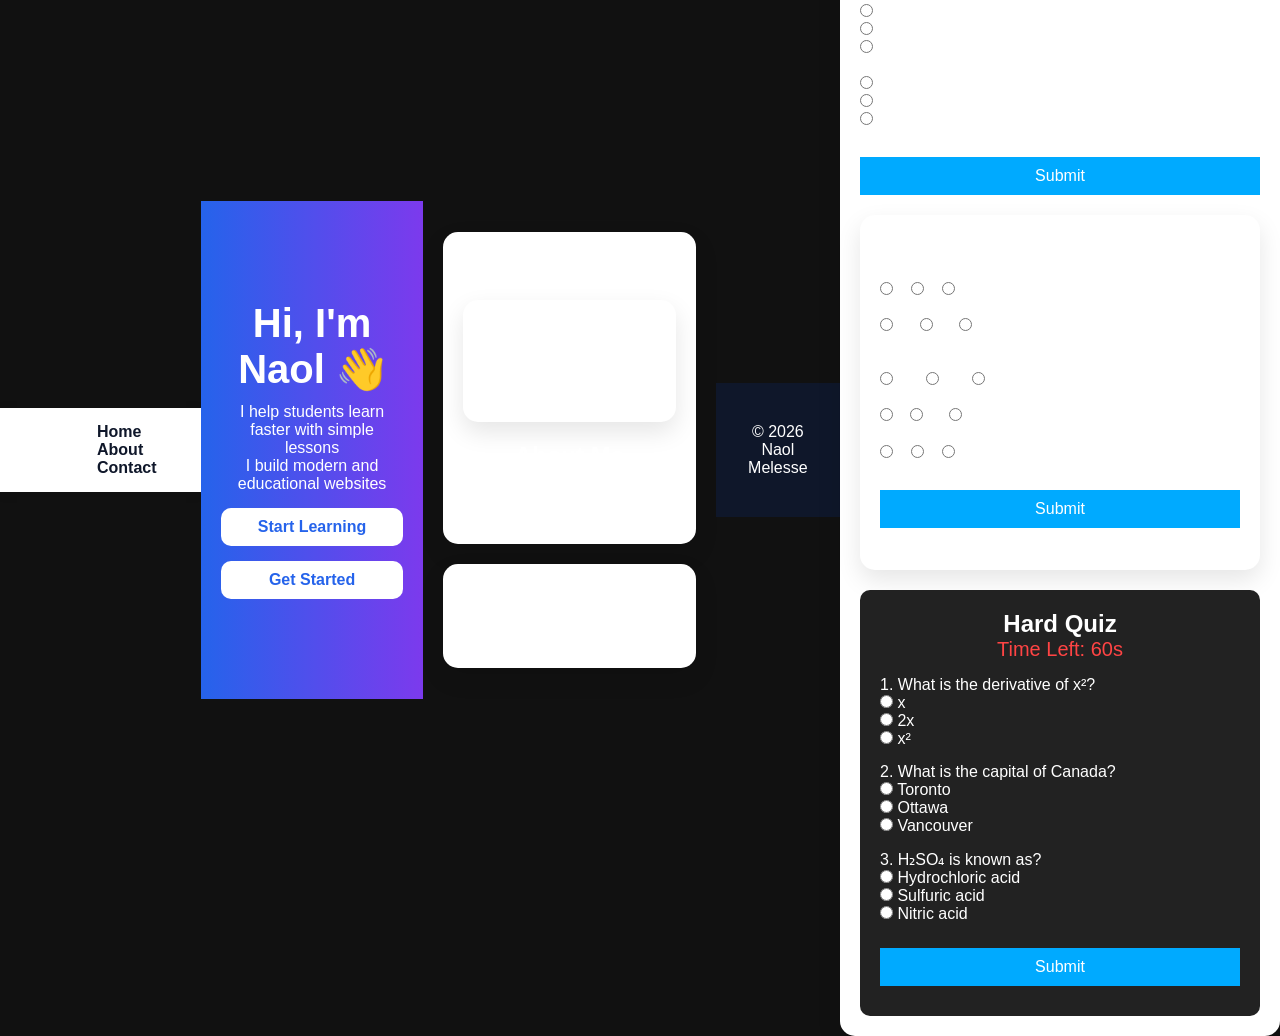
==== index.html @ fe40fe7b "Update index.html" ====
<!DOCTYPE html>
<html lang="en">
<head>
  <meta charset="UTF-8">
  <meta name="viewport" content="width=device-width, initial-scale=1.0">
  <title>Naol's Website</title>

  <!-- Link CSS -->
  <link rel="stylesheet" href="style.css">
</head>

<!-- NAVBAR -->
<nav>
  <h2>Naol</h2>
  <div>
    <a href="#">Home</a>
    <a href="#">About</a>
    <a href="#">Contact</a>
  </div>
</nav>
<section class="hero">
  <h1>Hi, I'm Naol 👋</h1>
  <p>I help students learn faster with simple lessons</p>
  <p>I build modern and educational websites</p>
   <button>Start Learning</button>
  <button>Get Started</button>
</section>

<!-- CONTENT -->
<section class="container">

  <div class="card">
    <h1>project</h1>
    <div class="card">
  <h2>My Projects</h2>
  <p>Quiz website, math lessons, and more coming soon.</p>
</div>
    <h2>About Me</h2>
    <p>I am a student creating simple and helpful learning content.</p>
  </div>

  <div class="card">
    <h2>What I Do</h2>
    <p>I create lessons, quizzes, and educational materials.</p>
  </div>

</section>

<!-- FOOTER -->
<footer>
  <p>© 2026 Naol Melesse</p>
</footer>
<script src="script.js"></script>
  <div class="card">
  <h2>Quick Quiz</h2>

  <form id="quizForm">

    <p>1. What is 5 + 3?</p>
    <label><input type="radio" name="q1" value="a"> 7</label><br>
    <label><input type="radio" name="q1" value="b"> 8</label><br>
    <label><input type="radio" name="q1" value="c"> 9</label>

    <p>2. What is 10 - 4?</p>
    <label><input type="radio" name="q2" value="a"> 6</label><br>
    <label><input type="radio" name="q2" value="b"> 5</label><br>
    <label><input type="radio" name="q2" value="c"> 7</label>

    <p>3. What is 3 × 2?</p>
    <label><input type="radio" name="q3" value="a"> 5</label><br>
    <label><input type="radio" name="q3" value="b"> 6</label><br>
    <label><input type="radio" name="q3" value="c"> 7</label>

    <br><br>
    <button type="button" onclick="checkQuiz()">Submit</button>

  </form>
<div class="card">
  <h2>Advanced Quiz</h2>

  <form id="quizForm">

    <p>1. If 2x + 3 = 11, what is x?</p>
    <label><input type="radio" name="q1" value="a"> 3</label>
    <label><input type="radio" name="q1" value="b"> 4</label>
    <label><input type="radio" name="q1" value="c"> 5</label>

    <p>2. What is the value of 5² + 3³?</p>
    <label><input type="radio" name="q2" value="a"> 34</label>
    <label><input type="radio" name="q2" value="b"> 52</label>
    <label><input type="radio" name="q2" value="c"> 38</label>

    <p>3. If a triangle has angles 90°, 45°, and x, what is x?</p>
    <label><input type="radio" name="q3" value="a"> 30°</label>
    <label><input type="radio" name="q3" value="b"> 45°</label>
    <label><input type="radio" name="q3" value="c"> 60°</label>

    <p>4. What is the derivative of x²?</p>
    <label><input type="radio" name="q4" value="a"> x</label>
    <label><input type="radio" name="q4" value="b"> 2x</label>
    <label><input type="radio" name="q4" value="c"> x²</label>

    <p>5. If log₁₀(100) = ?</p>
    <label><input type="radio" name="q5" value="a"> 1</label>
    <label><input type="radio" name="q5" value="b"> 2</label>
    <label><input type="radio" name="q5" value="c"> 10</label>

    <br><br>
    <button type="button" onclick="checkQuiz()">Submit</button>
<h3 id="timer">Time Left: 60s</h3>
  </form>
  <h3 id="result"></h3>
  <div id="answers"></div>

</div>
<script>
let timeLeft = 60;
let timer;

function startTimer() {
  const timerDisplay = document.getElementById("timer");

  timer = setInterval(() => {
    timeLeft--;
    timerDisplay.innerText = "Time Left: " + timeLeft + "s";

    if (timeLeft <= 0) {
      clearInterval(timer);
      timerDisplay.innerText = "Time is up! ⏰";
      checkQuiz(); // auto submit
    }
  }, 1000);
}
  
function checkQuiz() {
  clearInterval(timer);

  let score = 0;

  const answers = {
    q1: "b",
    q2: "b",
    q3: "b",
    q4: "b",
    q5: "b"
  };

  const form = document.getElementById("quizForm");
  const result = document.getElementById("result");

  for (let key in answers) {
  let selected = document.querySelector(`input[name="${key}"]:checked`);

    if (selected && selected.value === answers[key]) {
      score++;
    }
  }

  result.innerText = "Your Score: " + score + "/5";
}
</script>
    <body onload="startTimer()">
  <!DOCTYPE html>
<html lang="en">
<head>
<meta charset="UTF-8" />
<meta name="viewport" content="width=device-width, initial-scale=1.0" />
<title>Hard Quiz with Timer</title>
<style>
body {
  font-family: Arial, sans-serif;
  background: #111;
  color: #fff;
  display: flex;
  justify-content: center;
  align-items: center;
  height: 100vh;
}
.quiz-container {
  background: #222;
  padding: 20px;
  border-radius: 10px;
  width: 400px;
}
h2 { text-align: center; }
.timer {
  font-size: 20px;
  color: #ff4444;
  text-align: center;
  margin-bottom: 10px;
}
.question {
  margin: 15px 0;
}
button {
  width: 100%;
  padding: 10px;
  margin-top: 10px;
  background: #00aaff;
  border: none;
  color: white;
  font-size: 16px;
  cursor: pointer;
}
button:hover {
  background: #0088cc;
}
.result {
  text-align: center;
  font-size: 18px;
  margin-top: 10px;
}
.answers {
  margin-top: 10px;
  background: #333;
  padding: 10px;
  border-radius: 8px;
  display: none;
}
</style>
</head>
<body>

<div class="quiz-container">
  <h2>Hard Quiz</h2>
  <div class="timer">Time Left: <span id="time">60</span>s</div>

  <div id="quiz">
    <div class="question">
      <p>1. What is the derivative of x²?</p>
      <label><input type="radio" name="q1" value="a"> x</label><br>
      <label><input type="radio" name="q1" value="b"> 2x</label><br>
      <label><input type="radio" name="q1" value="c"> x²</label>
    </div>

    <div class="question">
      <p>2. What is the capital of Canada?</p>
      <label><input type="radio" name="q2" value="a"> Toronto</label><br>
      <label><input type="radio" name="q2" value="b"> Ottawa</label><br>
      <label><input type="radio" name="q2" value="c"> Vancouver</label>
    </div>

    <div class="question">
      <p>3. H₂SO₄ is known as?</p>
      <label><input type="radio" name="q3" value="a"> Hydrochloric acid</label><br>
      <label><input type="radio" name="q3" value="b"> Sulfuric acid</label><br>
      <label><input type="radio" name="q3" value="c"> Nitric acid</label>
    </div>

    <button onclick="submitQuiz()">Submit</button>
  </div>

  <div class="result" id="result"></div>

  <div class="answers" id="answers">
    <h3>Correct Answers</h3>
    <p>1. 2x</p>
    <p>2. Ottawa</p>
    <p>3. Sulfuric acid</p>
  </div>
</div>

<script>
let time = 60;
let timer = setInterval(function() {
  time--;
  document.getElementById('time').innerText = time;
  if (time <= 0) {
    clearInterval(timer);
    submitQuiz();
  }
}, 1000);

function submitQuiz() {
  let score = 0;

  if (document.querySelector('input[name="q1"]:checked')?.value === 'b') score++;
  if (document.querySelector('input[name="q2"]:checked')?.value === 'b') score++;
  if (document.querySelector('input[name="q3"]:checked')?.value === 'b') score++;

  document.getElementById('quiz').style.display = 'none';
  document.getElementById('result').innerHTML = `Your Score: ${score}/3`;

  document.getElementById('answers').style.display = 'block';

  clearInterval(timer);
}
</script>

</body>
</html>

</body>
</html>
---- style.css ----
/* RESET */
* {
  margin: 0;
  padding: 0;
  box-sizing: border-box;
  font-family: 'Segoe UI', sans-serif;
}

/* BODY */
body {
  background: #f8fafc;
  color: #0f172a;
}

/* NAVBAR */
nav {
  display: flex;
  justify-content: space-between;
  padding: 15px 30px;
  background: white;
  box-shadow: 0 2px 10px rgba(0,0,0,0.1);
}

nav a {
  margin-left: 15px;
  text-decoration: none;
  color: #0f172a;
  font-weight: bold;
}

/* HERO */
.hero {
  text-align: center;
  padding: 80px 20px;
  background: linear-gradient(to right, #2563eb, #7c3aed);
  color: white;
}

.hero h1 {
  font-size: 40px;
  margin-bottom: 10px;
}

.hero button {
  margin-top: 15px;
  padding: 10px 20px;
  border: none;
  border-radius: 10px;
  cursor: pointer;
  background: white;
  color: #2563eb;
  font-weight: bold;
  transition: 0.3s;
}

.hero button:hover {
  transform: scale(1.05);
}

/* CONTENT */
.container {
  max-width: 900px;
  margin: auto;
  padding: 40px 20px;
}

/* CARD */
.card {
  background: white;
  padding: 20px;
  margin: 20px 0;
  border-radius: 15px;
  box-shadow: 0 10px 25px rgba(0,0,0,0.1);
  transition: 0.3s;
}

.card:hover {
  transform: translateY(-5px);
}

/* FOOTER */
footer {
  text-align: center;
  padding: 20px;
  background: #0f172a;
  color: white;
}
section {
  padding: 80px 20px;  /* top & bottom = 80px, left & right = 20px */
}

.hero {
  padding: 100px 20px; /* more padding for hero section to make it prominent */
}

footer {
  padding: 40px 20px; /* footer slightly taller */
}
#timer2 {
  color: #7c3aed;
  font-weight: bold;
  margin-bottom: 10px;
}
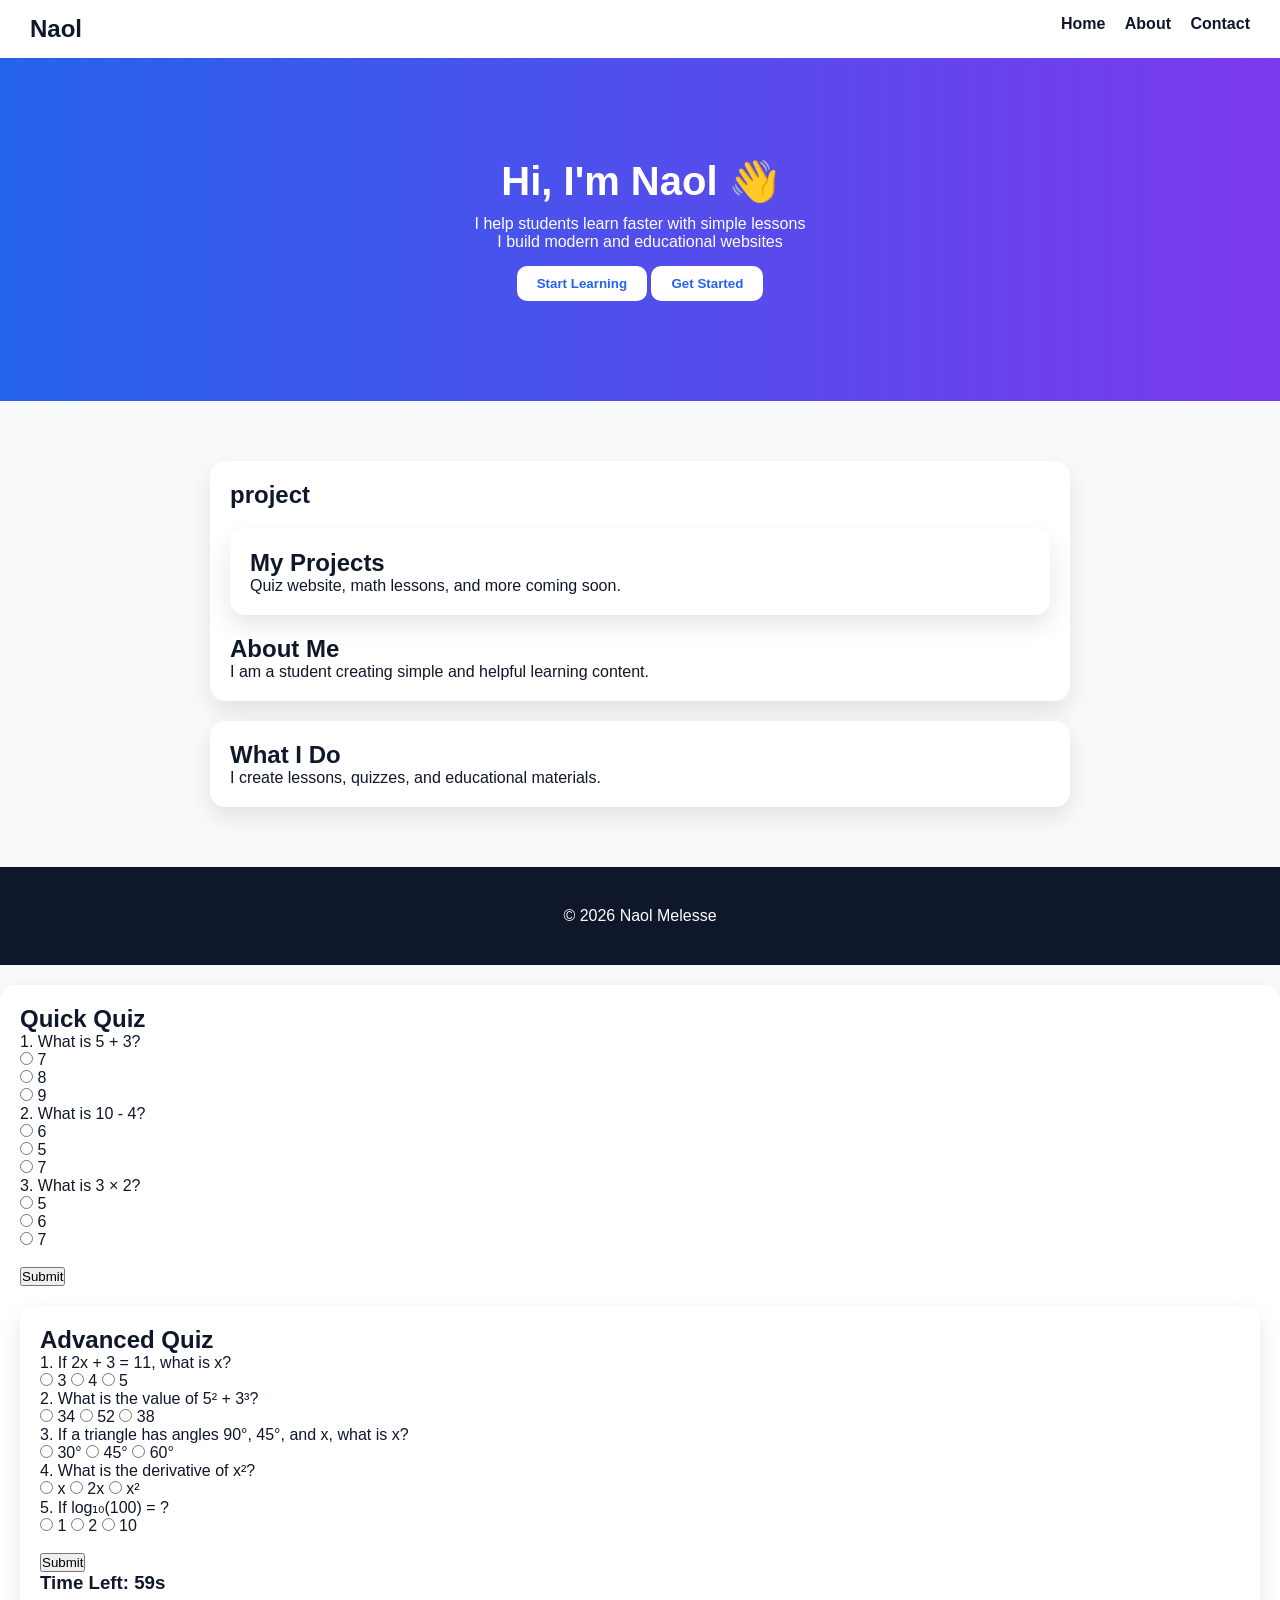
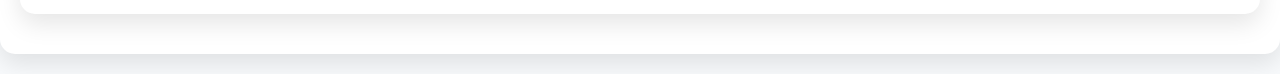
==== commit 58134ff7: "Update index.html" ====
--- a/index.html
+++ b/index.html
@@ -160,135 +160,7 @@
 }
 </script>
     <body onload="startTimer()">
-  <!DOCTYPE html>
-<html lang="en">
-<head>
-<meta charset="UTF-8" />
-<meta name="viewport" content="width=device-width, initial-scale=1.0" />
-<title>Hard Quiz with Timer</title>
-<style>
-body {
-  font-family: Arial, sans-serif;
-  background: #111;
-  color: #fff;
-  display: flex;
-  justify-content: center;
-  align-items: center;
-  height: 100vh;
-}
-.quiz-container {
-  background: #222;
-  padding: 20px;
-  border-radius: 10px;
-  width: 400px;
-}
-h2 { text-align: center; }
-.timer {
-  font-size: 20px;
-  color: #ff4444;
-  text-align: center;
-  margin-bottom: 10px;
-}
-.question {
-  margin: 15px 0;
-}
-button {
-  width: 100%;
-  padding: 10px;
-  margin-top: 10px;
-  background: #00aaff;
-  border: none;
-  color: white;
-  font-size: 16px;
-  cursor: pointer;
-}
-button:hover {
-  background: #0088cc;
-}
-.result {
-  text-align: center;
-  font-size: 18px;
-  margin-top: 10px;
-}
-.answers {
-  margin-top: 10px;
-  background: #333;
-  padding: 10px;
-  border-radius: 8px;
-  display: none;
-}
-</style>
-</head>
-<body>
-
-<div class="quiz-container">
-  <h2>Hard Quiz</h2>
-  <div class="timer">Time Left: <span id="time">60</span>s</div>
-
-  <div id="quiz">
-    <div class="question">
-      <p>1. What is the derivative of x²?</p>
-      <label><input type="radio" name="q1" value="a"> x</label><br>
-      <label><input type="radio" name="q1" value="b"> 2x</label><br>
-      <label><input type="radio" name="q1" value="c"> x²</label>
-    </div>
-
-    <div class="question">
-      <p>2. What is the capital of Canada?</p>
-      <label><input type="radio" name="q2" value="a"> Toronto</label><br>
-      <label><input type="radio" name="q2" value="b"> Ottawa</label><br>
-      <label><input type="radio" name="q2" value="c"> Vancouver</label>
-    </div>
-
-    <div class="question">
-      <p>3. H₂SO₄ is known as?</p>
-      <label><input type="radio" name="q3" value="a"> Hydrochloric acid</label><br>
-      <label><input type="radio" name="q3" value="b"> Sulfuric acid</label><br>
-      <label><input type="radio" name="q3" value="c"> Nitric acid</label>
-    </div>
-
-    <button onclick="submitQuiz()">Submit</button>
-  </div>
-
-  <div class="result" id="result"></div>
-
-  <div class="answers" id="answers">
-    <h3>Correct Answers</h3>
-    <p>1. 2x</p>
-    <p>2. Ottawa</p>
-    <p>3. Sulfuric acid</p>
-  </div>
-</div>
-
-<script>
-let time = 60;
-let timer = setInterval(function() {
-  time--;
-  document.getElementById('time').innerText = time;
-  if (time <= 0) {
-    clearInterval(timer);
-    submitQuiz();
-  }
-}, 1000);
-
-function submitQuiz() {
-  let score = 0;
-
-  if (document.querySelector('input[name="q1"]:checked')?.value === 'b') score++;
-  if (document.querySelector('input[name="q2"]:checked')?.value === 'b') score++;
-  if (document.querySelector('input[name="q3"]:checked')?.value === 'b') score++;
-
-  document.getElementById('quiz').style.display = 'none';
-  document.getElementById('result').innerHTML = `Your Score: ${score}/3`;
-
-  document.getElementById('answers').style.display = 'block';
-
-  clearInterval(timer);
-}
-</script>
+ 
 
 </body>
 </html>
-
-</body>
-</html>
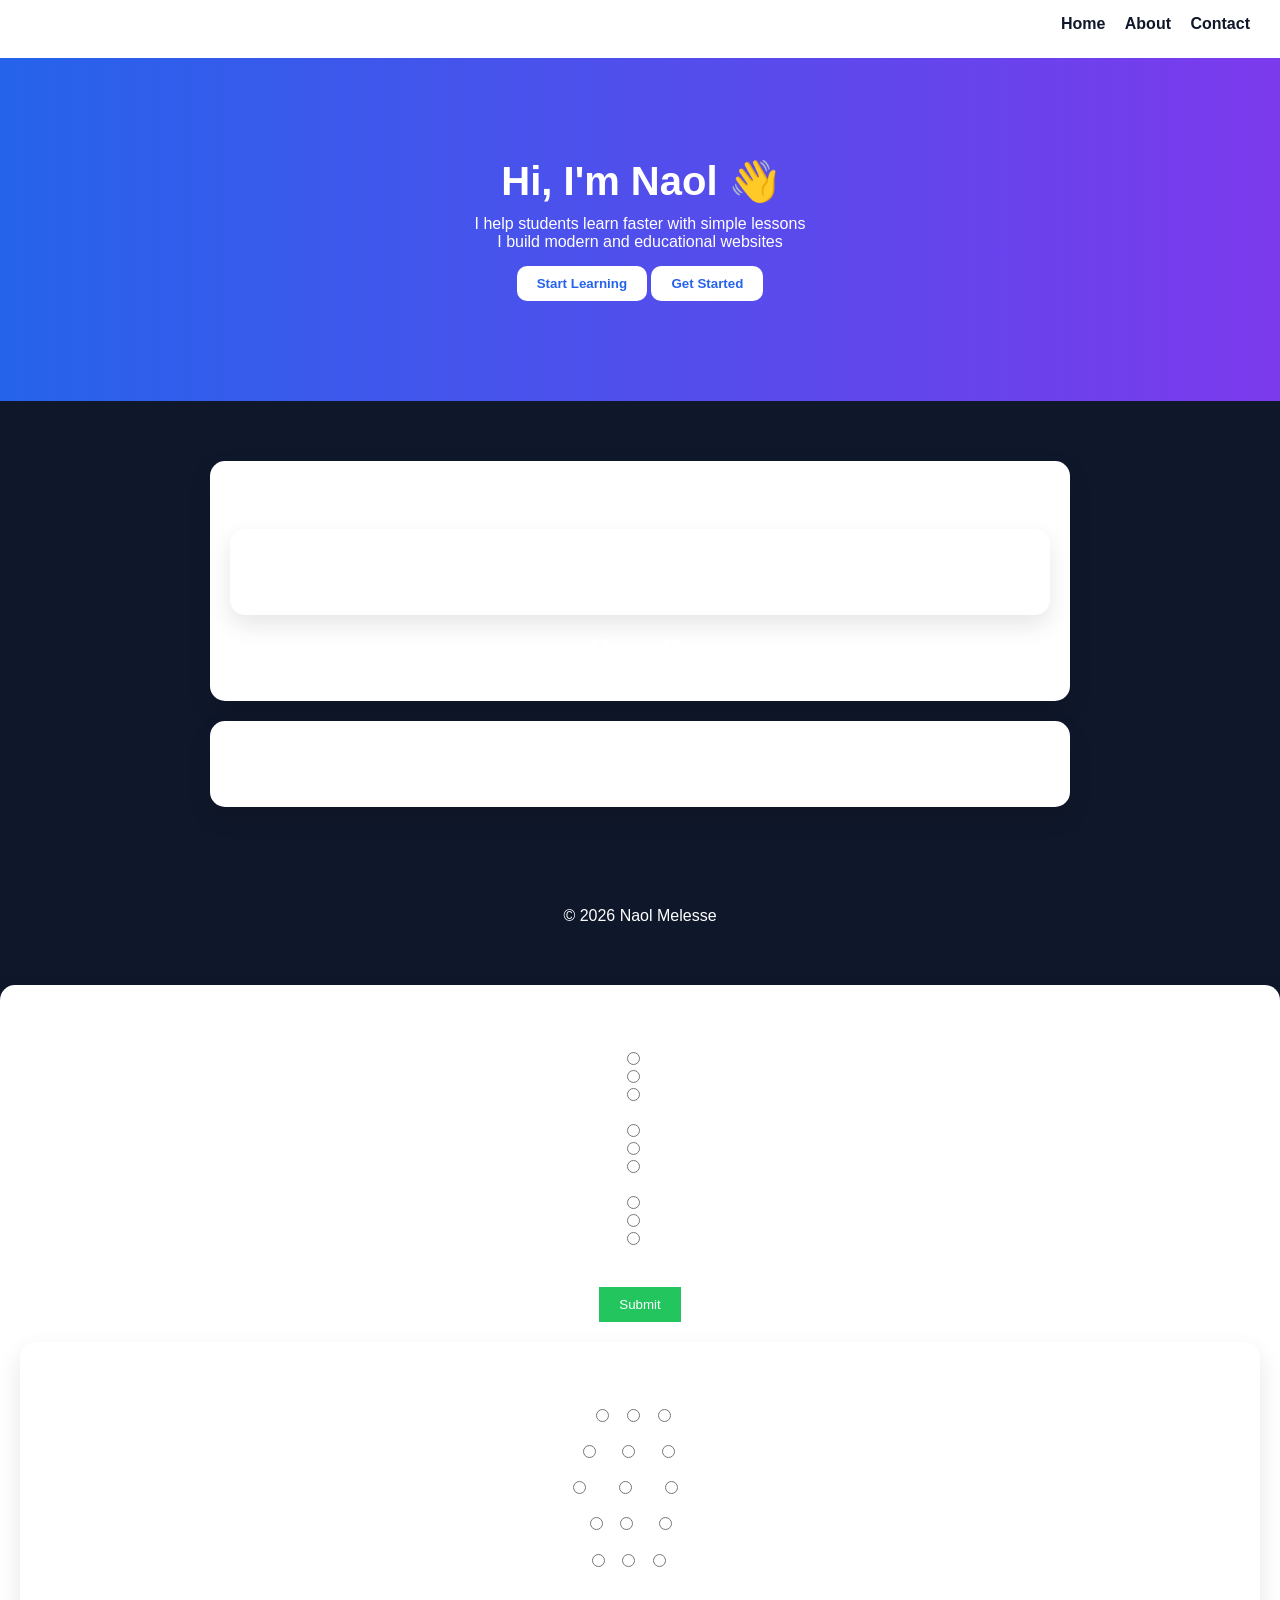
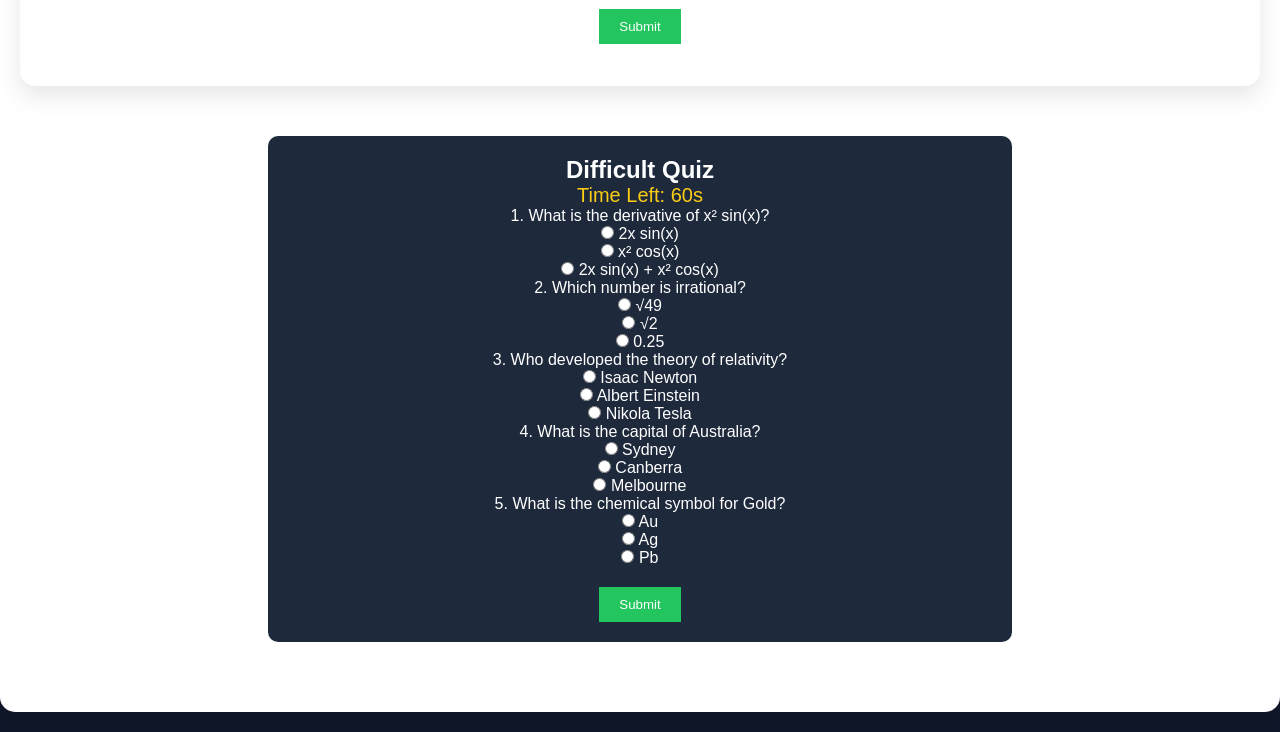
==== commit 99510bb5: "Update index.html" ====
--- a/index.html
+++ b/index.html
@@ -160,7 +160,117 @@
 }
 </script>
     <body onload="startTimer()">
- 
+<!DOCTYPE html>
+<html lang="en">
+<head>
+<meta charset="UTF-8">
+<title>Difficult Quiz</title>
+<style>
+body {
+  font-family: Arial;
+  background: #0f172a;
+  color: white;
+  text-align: center;
+}
+.quiz-box {
+  background: #1e293b;
+  padding: 20px;
+  margin: 50px auto;
+  width: 60%;
+  border-radius: 10px;
+}
+button {
+  padding: 10px 20px;
+  margin-top: 20px;
+  background: #22c55e;
+  border: none;
+  color: white;
+  cursor: pointer;
+}
+.timer {
+  font-size: 20px;
+  color: #facc15;
+}
+</style>
+</head>
+
+<body>
+
+<div class="quiz-box">
+  <h2>Difficult Quiz</h2>
+  <div class="timer">Time Left: <span id="time">60</span>s</div>
+
+  <form id="quizForm">
+
+    <p>1. What is the derivative of x² sin(x)?</p>
+    <label><input type="radio" name="q1" value="a"> 2x sin(x)</label><br>
+    <label><input type="radio" name="q1" value="b"> x² cos(x)</label><br>
+    <label><input type="radio" name="q1" value="c"> 2x sin(x) + x² cos(x)</label><br>
+
+    <p>2. Which number is irrational?</p>
+    <label><input type="radio" name="q2" value="a"> √49</label><br>
+    <label><input type="radio" name="q2" value="b"> √2</label><br>
+    <label><input type="radio" name="q2" value="c"> 0.25</label><br>
+
+    <p>3. Who developed the theory of relativity?</p>
+    <label><input type="radio" name="q3" value="a"> Isaac Newton</label><br>
+    <label><input type="radio" name="q3" value="b"> Albert Einstein</label><br>
+    <label><input type="radio" name="q3" value="c"> Nikola Tesla</label><br>
+
+    <p>4. What is the capital of Australia?</p>
+    <label><input type="radio" name="q4" value="a"> Sydney</label><br>
+    <label><input type="radio" name="q4" value="b"> Canberra</label><br>
+    <label><input type="radio" name="q4" value="c"> Melbourne</label><br>
+
+    <p>5. What is the chemical symbol for Gold?</p>
+    <label><input type="radio" name="q5" value="a"> Au</label><br>
+    <label><input type="radio" name="q5" value="b"> Ag</label><br>
+    <label><input type="radio" name="q5" value="c"> Pb</label><br>
+
+    <button type="button" onclick="submitQuiz()">Submit</button>
+  </form>
+
+  <h3 id="result"></h3>
+</div>
+
+<script>
+let timeLeft = 60;
+let timer = setInterval(function() {
+  timeLeft--;
+  document.getElementById("time").innerText = timeLeft;
+
+  if (timeLeft <= 0) {
+    clearInterval(timer);
+    submitQuiz();
+  }
+}, 1000);
+
+function submitQuiz() {
+  clearInterval(timer);
+
+  let answers = {
+    q1: "c",
+    q2: "b",
+    q3: "b",
+    q4: "b",
+    q5: "a"
+  };
+
+  let score = 0;
+  let form = document.forms["quizForm"];
+
+  for (let q in answers) {
+    if (form[q].value === answers[q]) {
+      score++;
+    }
+  }
+
+  document.getElementById("result").innerText =
+    "Your Score: " + score + "/5";
+}
+</script>
 
 </body>
 </html>
+</body>
+</html>
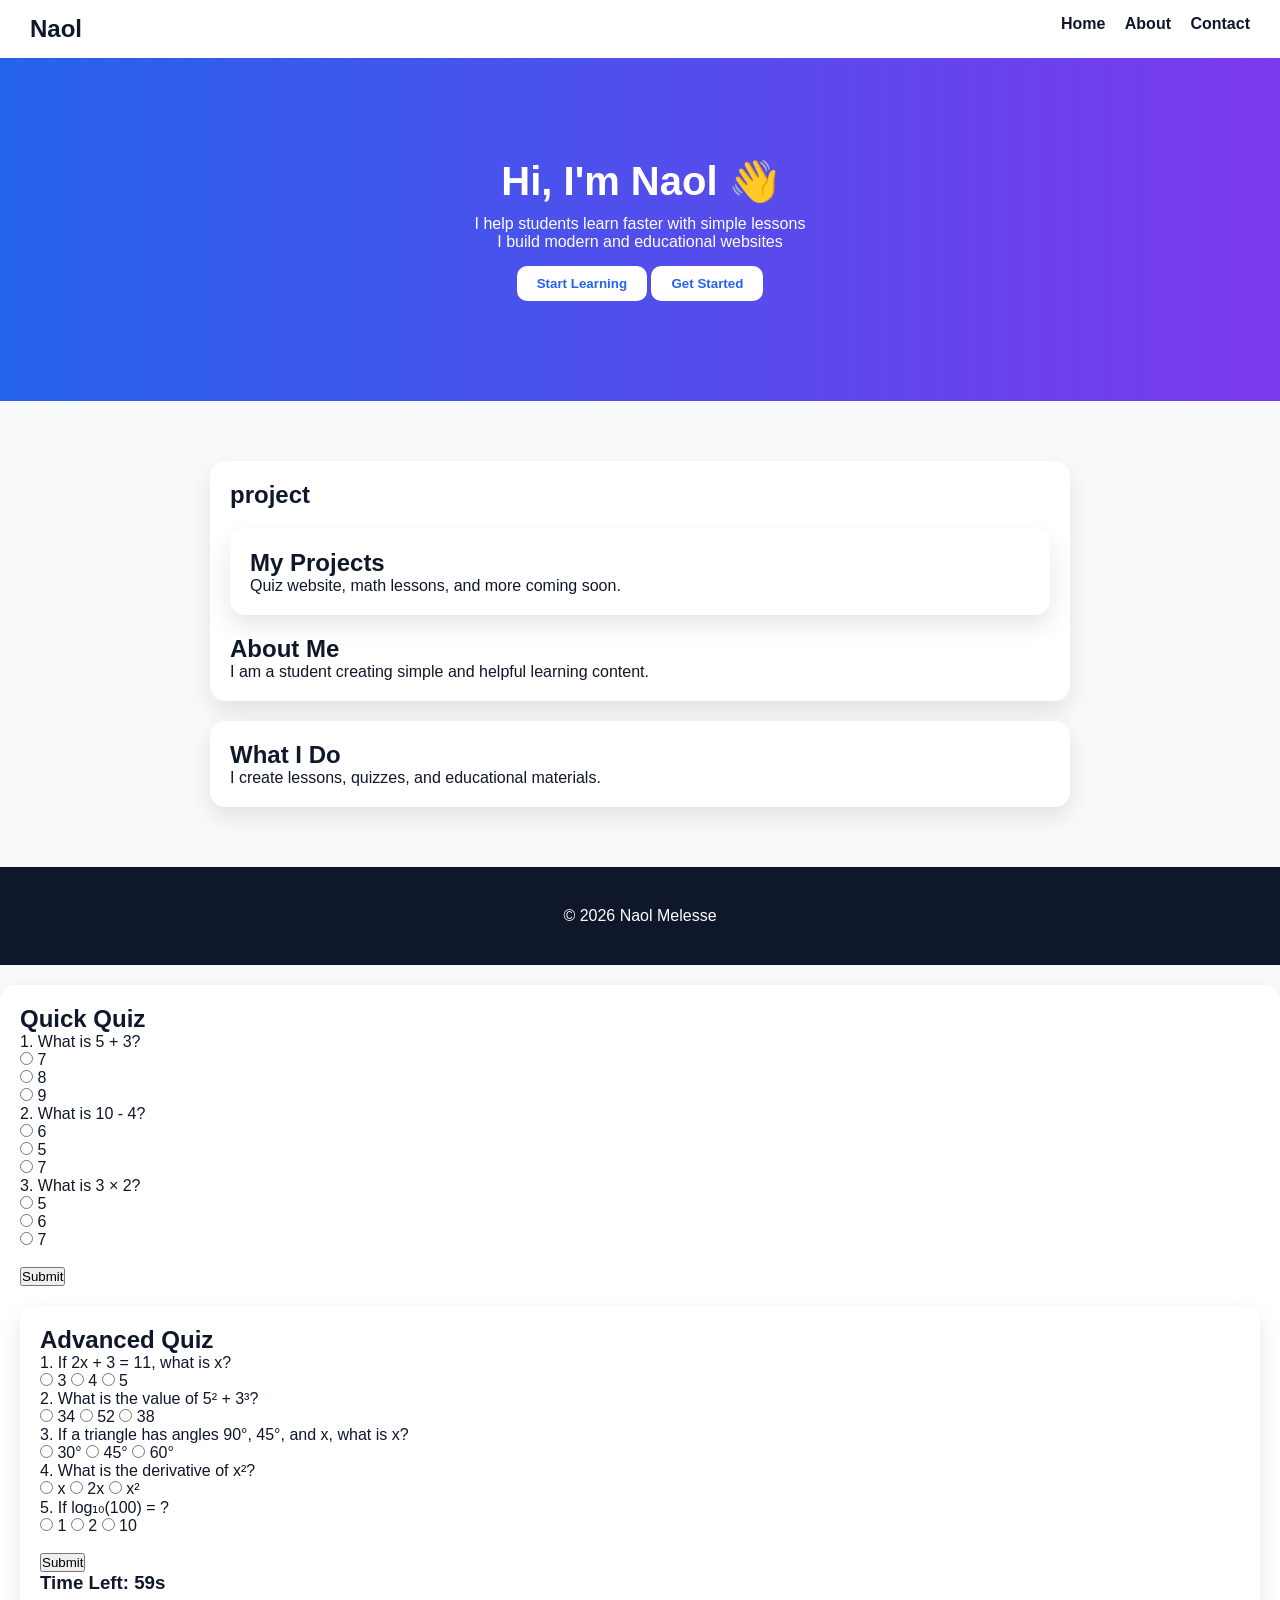
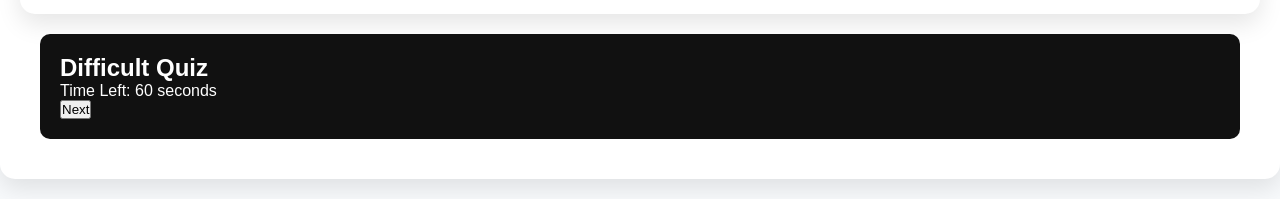
==== commit 2ad485ff: "Update index.html" ====
--- a/index.html
+++ b/index.html
@@ -160,117 +160,113 @@
 }
 </script>
     <body onload="startTimer()">
-<!DOCTYPE html>
-<html lang="en">
-<head>
-<meta charset="UTF-8">
-<title>Difficult Quiz</title>
-<style>
-body {
-  font-family: Arial;
-  background: #0f172a;
-  color: white;
-  text-align: center;
-}
-.quiz-box {
-  background: #1e293b;
-  padding: 20px;
-  margin: 50px auto;
-  width: 60%;
-  border-radius: 10px;
-}
-button {
-  padding: 10px 20px;
-  margin-top: 20px;
-  background: #22c55e;
-  border: none;
-  color: white;
-  cursor: pointer;
-}
-.timer {
-  font-size: 20px;
-  color: #facc15;
-}
-</style>
-</head>
-
-<body>
-
-<div class="quiz-box">
+<div id="quiz-box" style="background:#111;color:white;padding:20px;border-radius:10px;margin:20px;">
   <h2>Difficult Quiz</h2>
-  <div class="timer">Time Left: <span id="time">60</span>s</div>
-
-  <form id="quizForm">
-
-    <p>1. What is the derivative of x² sin(x)?</p>
-    <label><input type="radio" name="q1" value="a"> 2x sin(x)</label><br>
-    <label><input type="radio" name="q1" value="b"> x² cos(x)</label><br>
-    <label><input type="radio" name="q1" value="c"> 2x sin(x) + x² cos(x)</label><br>
-
-    <p>2. Which number is irrational?</p>
-    <label><input type="radio" name="q2" value="a"> √49</label><br>
-    <label><input type="radio" name="q2" value="b"> √2</label><br>
-    <label><input type="radio" name="q2" value="c"> 0.25</label><br>
-
-    <p>3. Who developed the theory of relativity?</p>
-    <label><input type="radio" name="q3" value="a"> Isaac Newton</label><br>
-    <label><input type="radio" name="q3" value="b"> Albert Einstein</label><br>
-    <label><input type="radio" name="q3" value="c"> Nikola Tesla</label><br>
-
-    <p>4. What is the capital of Australia?</p>
-    <label><input type="radio" name="q4" value="a"> Sydney</label><br>
-    <label><input type="radio" name="q4" value="b"> Canberra</label><br>
-    <label><input type="radio" name="q4" value="c"> Melbourne</label><br>
-
-    <p>5. What is the chemical symbol for Gold?</p>
-    <label><input type="radio" name="q5" value="a"> Au</label><br>
-    <label><input type="radio" name="q5" value="b"> Ag</label><br>
-    <label><input type="radio" name="q5" value="c"> Pb</label><br>
-
-    <button type="button" onclick="submitQuiz()">Submit</button>
-  </form>
-
-  <h3 id="result"></h3>
+
+  <p>Time Left: <span id="time">60</span> seconds</p>
+
+  <div id="question"></div>
+
+  <div id="answers"></div>
+
+  <button onclick="nextQuestion()">Next</button>
+
+  <h3 id="score"></h3>
 </div>
 
 <script>
-let timeLeft = 60;
-let timer = setInterval(function() {
-  timeLeft--;
-  document.getElementById("time").innerText = timeLeft;
-
-  if (timeLeft <= 0) {
-    clearInterval(timer);
-    submitQuiz();
-  }
-}, 1000);
-
-function submitQuiz() {
-  clearInterval(timer);
-
-  let answers = {
-    q1: "c",
-    q2: "b",
-    q3: "b",
-    q4: "b",
-    q5: "a"
-  };
-
-  let score = 0;
-  let form = document.forms["quizForm"];
-
-  for (let q in answers) {
-    if (form[q].value === answers[q]) {
-      score++;
-    }
-  }
-
-  document.getElementById("result").innerText =
-    "Your Score: " + score + "/5";
-}
+const quiz = [
+{
+q:"What is 15 × 12 ?",
+a:["120","180","150","170"],
+correct:"180"
+},
+{
+q:"Capital city of Canada?",
+a:["Toronto","Ottawa","Vancouver","Montreal"],
+correct:"Ottawa"
+},
+{
+q:"Who developed relativity?",
+a:["Newton","Einstein","Tesla","Darwin"],
+correct:"Einstein"
+},
+{
+q:"Square root of 256?",
+a:["14","15","16","18"],
+correct:"16"
+},
+{
+q:"Chemical symbol of Gold?",
+a:["Ag","Gd","Au","Go"],
+correct:"Au"
+}
+];
+
+let current = 0;
+let score = 0;
+
+function loadQuestion() {
+
+document.getElementById("question").innerHTML =
+quiz[current].q;
+
+let answersHTML = "";
+
+quiz[current].a.forEach(answer => {
+answersHTML += `
+<button onclick="checkAnswer('${answer}')"
+style="display:block;margin:10px;padding:10px;">
+${answer}
+</button>
+`;
+});
+
+document.getElementById("answers").innerHTML =
+answersHTML;
+}
+
+function checkAnswer(answer) {
+
+if(answer === quiz[current].correct){
+score++;
+}
+
+nextQuestion();
+}
+
+function nextQuestion() {
+
+current++;
+
+if(current < quiz.length){
+loadQuestion();
+}
+else{
+document.getElementById("quiz-box").innerHTML =
+"<h2>Your Score: " + score + "/" + quiz.length + "</h2>";
+}
+}
+
+let time = 60;
+
+let timer = setInterval(() => {
+
+time--;
+
+document.getElementById("time").innerText = time;
+
+if(time <= 0){
+
+clearInterval(timer);
+
+document.getElementById("quiz-box").innerHTML =
+"<h2>Time Up! Score: " + score + "</h2>";
+}
+
+},1000);
+
+loadQuestion();
 </script>
-
 </body>
 </html>
-</body>
-</html>
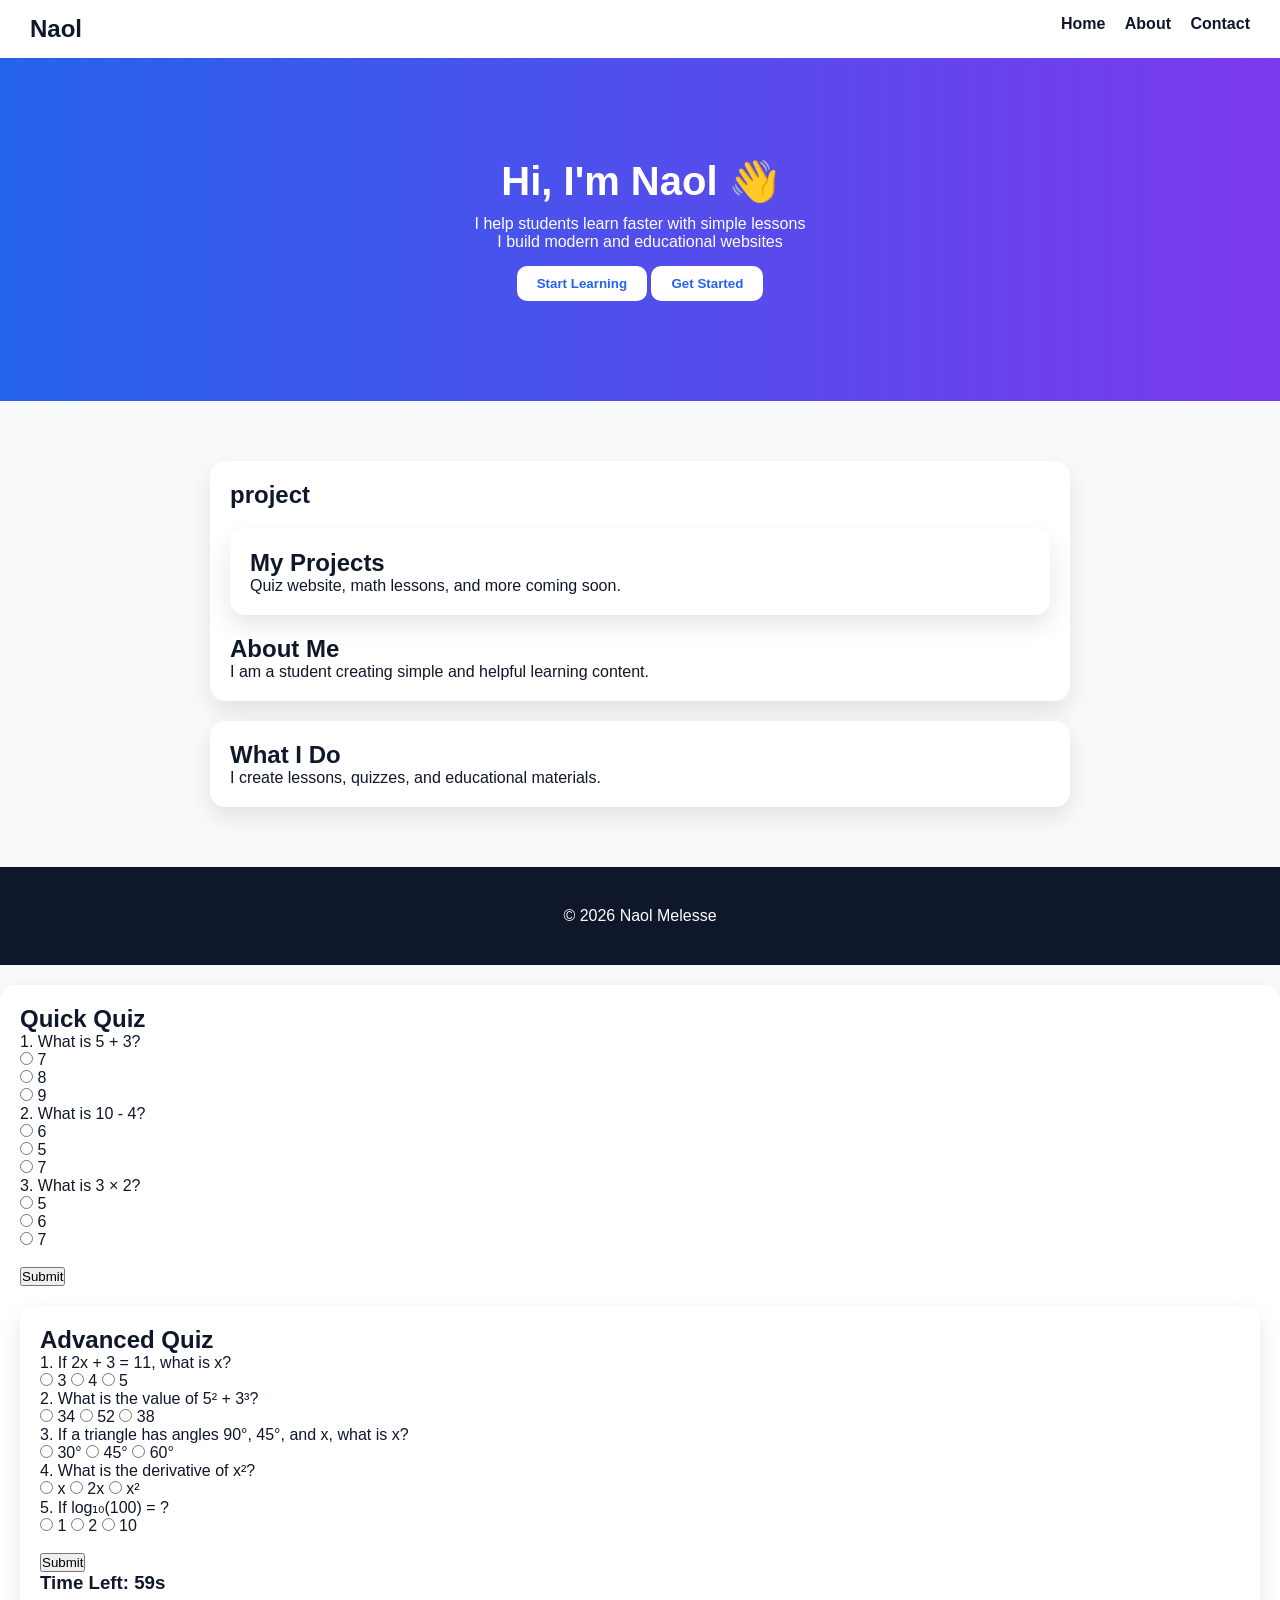
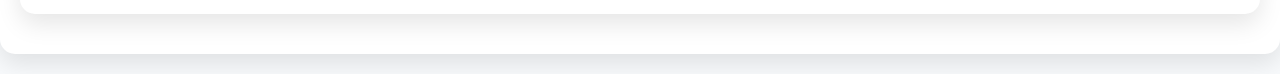
==== commit ba36aed9: "Update index.html" ====
--- a/index.html
+++ b/index.html
@@ -160,113 +160,6 @@
 }
 </script>
     <body onload="startTimer()">
-<div id="quiz-box" style="background:#111;color:white;padding:20px;border-radius:10px;margin:20px;">
-  <h2>Difficult Quiz</h2>
 
-  <p>Time Left: <span id="time">60</span> seconds</p>
-
-  <div id="question"></div>
-
-  <div id="answers"></div>
-
-  <button onclick="nextQuestion()">Next</button>
-
-  <h3 id="score"></h3>
-</div>
-
-<script>
-const quiz = [
-{
-q:"What is 15 × 12 ?",
-a:["120","180","150","170"],
-correct:"180"
-},
-{
-q:"Capital city of Canada?",
-a:["Toronto","Ottawa","Vancouver","Montreal"],
-correct:"Ottawa"
-},
-{
-q:"Who developed relativity?",
-a:["Newton","Einstein","Tesla","Darwin"],
-correct:"Einstein"
-},
-{
-q:"Square root of 256?",
-a:["14","15","16","18"],
-correct:"16"
-},
-{
-q:"Chemical symbol of Gold?",
-a:["Ag","Gd","Au","Go"],
-correct:"Au"
-}
-];
-
-let current = 0;
-let score = 0;
-
-function loadQuestion() {
-
-document.getElementById("question").innerHTML =
-quiz[current].q;
-
-let answersHTML = "";
-
-quiz[current].a.forEach(answer => {
-answersHTML += `
-<button onclick="checkAnswer('${answer}')"
-style="display:block;margin:10px;padding:10px;">
-${answer}
-</button>
-`;
-});
-
-document.getElementById("answers").innerHTML =
-answersHTML;
-}
-
-function checkAnswer(answer) {
-
-if(answer === quiz[current].correct){
-score++;
-}
-
-nextQuestion();
-}
-
-function nextQuestion() {
-
-current++;
-
-if(current < quiz.length){
-loadQuestion();
-}
-else{
-document.getElementById("quiz-box").innerHTML =
-"<h2>Your Score: " + score + "/" + quiz.length + "</h2>";
-}
-}
-
-let time = 60;
-
-let timer = setInterval(() => {
-
-time--;
-
-document.getElementById("time").innerText = time;
-
-if(time <= 0){
-
-clearInterval(timer);
-
-document.getElementById("quiz-box").innerHTML =
-"<h2>Time Up! Score: " + score + "</h2>";
-}
-
-},1000);
-
-loadQuestion();
-</script>
 </body>
 </html>
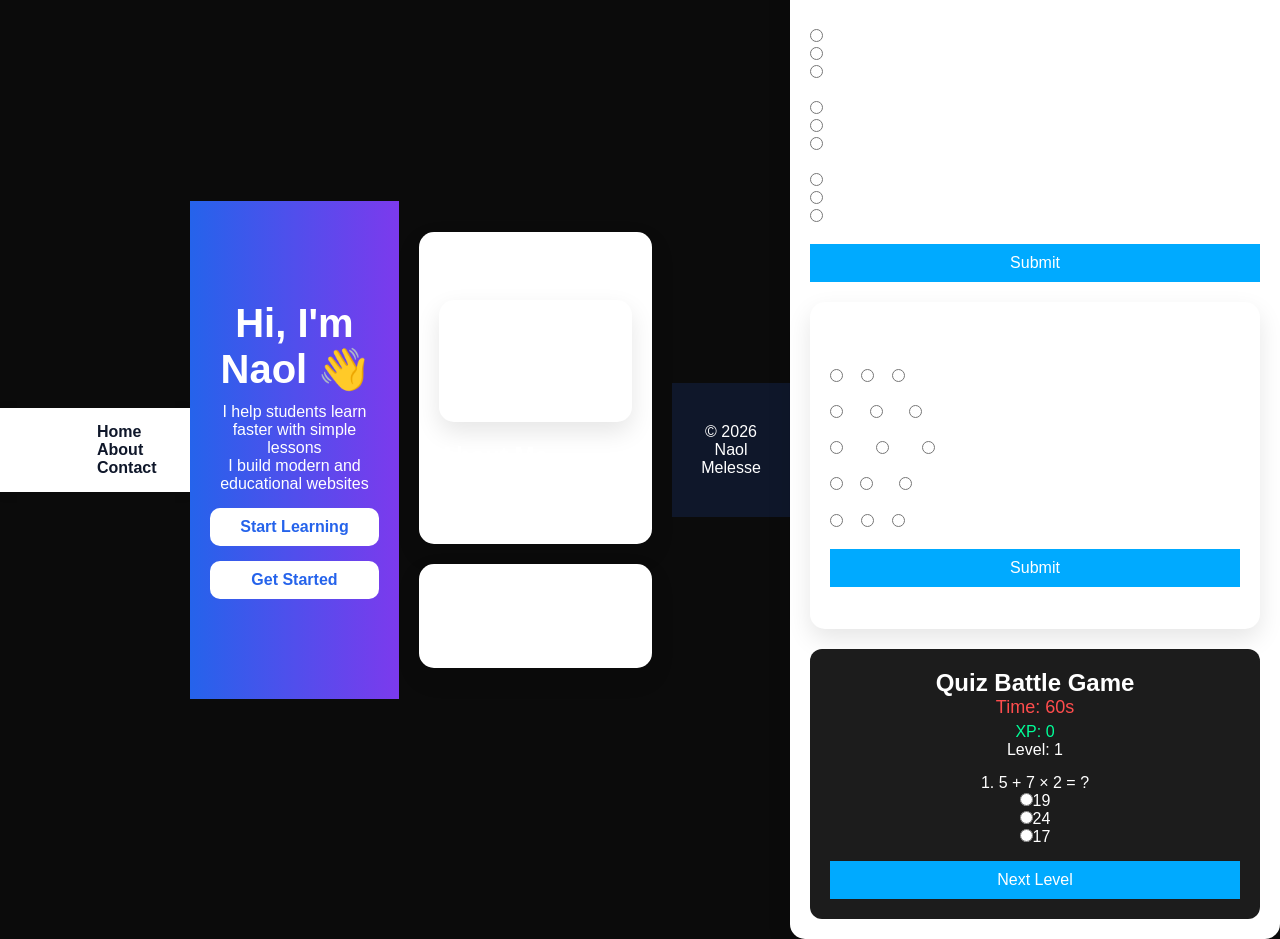
==== commit 69c54f71: "Update index.html" ====
--- a/index.html
+++ b/index.html
@@ -160,6 +160,151 @@
 }
 </script>
     <body onload="startTimer()">
+<!DOCTYPE html>
+<html lang="en">
+<head>
+<meta charset="UTF-8">
+<meta name="viewport" content="width=device-width, initial-scale=1.0">
+<title>Quiz Game</title>
+<style>
+body{
+  font-family:Arial;
+  background:#0b0b0b;
+  color:white;
+  display:flex;
+  justify-content:center;
+  align-items:center;
+  height:100vh;
+}
+.game{
+  background:#1c1c1c;
+  padding:20px;
+  width:450px;
+  border-radius:12px;
+}
+.header{
+  text-align:center;
+}
+.timer{
+  color:#ff4d4d;
+  font-size:18px;
+}
+.xp{
+  color:#00ff99;
+  margin-top:5px;
+}
+.question{
+  margin:15px 0;
+}
+button{
+  width:100%;
+  padding:10px;
+  background:#00aaff;
+  border:none;
+  color:white;
+  font-size:16px;
+  cursor:pointer;
+}
+button:hover{background:#0088cc;}
+.screen{
+  display:none;
+  text-align:center;
+}
+.active{display:block;}
+</style>
+</head>
+<body>
+
+<div class="game">
+  <div class="header">
+    <h2>Quiz Battle Game</h2>
+    <div class="timer">Time: <span id="time">60</span>s</div>
+    <div class="xp">XP: <span id="xp">0</span></div>
+    <div>Level: <span id="level">1</span></div>
+  </div>
+
+  <div id="screen1" class="screen active">
+    <div class="question">
+      <p>1. 5 + 7 × 2 = ?</p>
+      <label><input type="radio" name="q1" value="a">19</label><br>
+      <label><input type="radio" name="q1" value="b">24</label><br>
+      <label><input type="radio" name="q1" value="c">17</label>
+    </div>
+    <button onclick="next(1)">Next Level</button>
+  </div>
+
+  <div id="screen2" class="screen">
+    <div class="question">
+      <p>2. H2O is?</p>
+      <label><input type="radio" name="q2" value="a">Oxygen</label><br>
+      <label><input type="radio" name="q2" value="b">Water</label><br>
+      <label><input type="radio" name="q2" value="c">Hydrogen</label>
+    </div>
+    <button onclick="next(2)">Next Level</button>
+  </div>
+
+  <div id="screen3" class="screen">
+    <div class="question">
+      <p>3. Capital of Ethiopia?</p>
+      <label><input type="radio" name="q3" value="a">Addis Ababa</label><br>
+      <label><input type="radio" name="q3" value="b">Nairobi</label><br>
+      <label><input type="radio" name="q3" value="c">Khartoum</label>
+    </div>
+    <button onclick="finish()">Finish Game</button>
+  </div>
+
+  <div id="result" class="screen"></div>
+</div>
+
+<script>
+let time = 60;
+let xp = 0;
+let level = 1;
+
+const timer = setInterval(()=>{
+  time--;
+  document.getElementById("time").innerText = time;
+  if(time<=0){finish();}
+},1000);
+
+function addXP(val){
+  xp += val;
+  document.getElementById("xp").innerText = xp;
+}
+
+function next(n){
+  if(n===1){
+    let q1 = document.querySelector('input[name="q1"]:checked');
+    if(q1 && q1.value=="b") addXP(10);
+    level=2;
+  }
+  if(n===2){
+    let q2 = document.querySelector('input[name="q2"]:checked');
+    if(q2 && q2.value=="b") addXP(10);
+    level=3;
+  }
+
+  document.getElementById("level").innerText = level;
+  document.querySelectorAll(".screen").forEach(s=>s.classList.remove("active"));
+  document.getElementById("screen"+(n+1)).classList.add("active");
+}
+
+function finish(){
+  let q3 = document.querySelector('input[name="q3"]:checked');
+  if(q3 && q3.value=="a") addXP(10);
+
+  clearInterval(timer);
+
+  document.querySelectorAll(".screen").forEach(s=>s.classList.remove("active"));
+  document.getElementById("result").classList.add("active");
+
+  document.getElementById("result").innerHTML =
+  `<h2>Game Over</h2><p>Your XP: ${xp}</p><p>Level Reached: ${level}</p>`;
+}
+</script>
 
 </body>
 </html>
+
+</body>
+</html>
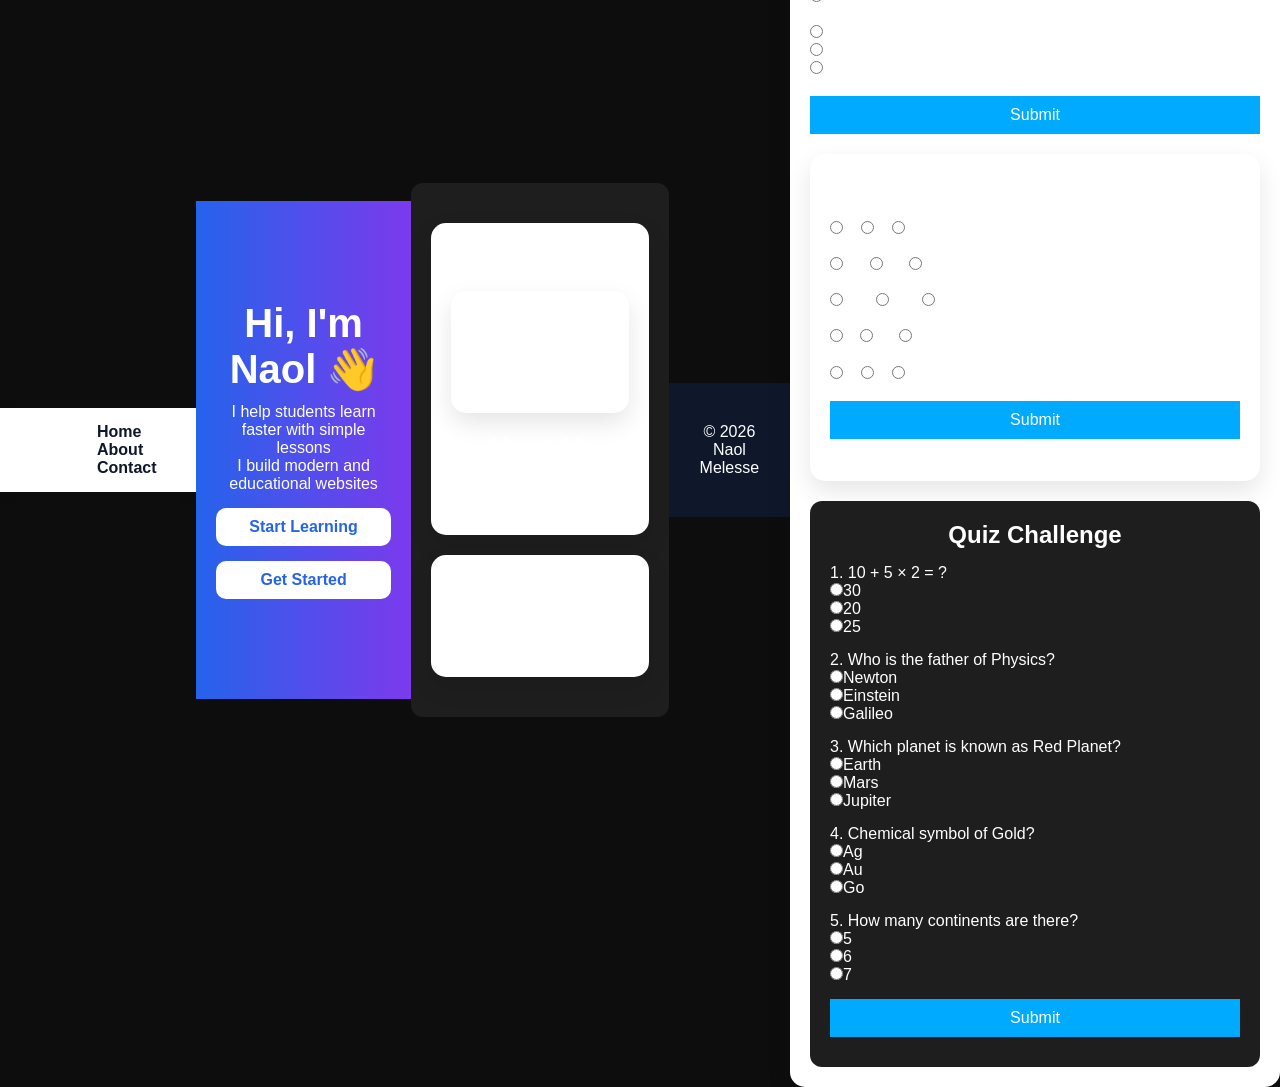
==== commit e88ebc92: "Update index.html" ====
--- a/index.html
+++ b/index.html
@@ -165,37 +165,25 @@
 <head>
 <meta charset="UTF-8">
 <meta name="viewport" content="width=device-width, initial-scale=1.0">
-<title>Quiz Game</title>
+<title>Quiz Without Timer</title>
 <style>
 body{
   font-family:Arial;
-  background:#0b0b0b;
+  background:#0d0d0d;
   color:white;
   display:flex;
   justify-content:center;
   align-items:center;
   height:100vh;
 }
-.game{
-  background:#1c1c1c;
+.container{
+  background:#1e1e1e;
   padding:20px;
   width:450px;
   border-radius:12px;
 }
-.header{
-  text-align:center;
-}
-.timer{
-  color:#ff4d4d;
-  font-size:18px;
-}
-.xp{
-  color:#00ff99;
-  margin-top:5px;
-}
-.question{
-  margin:15px 0;
-}
+h2{text-align:center;}
+.question{margin:15px 0;}
 button{
   width:100%;
   padding:10px;
@@ -206,100 +194,89 @@
   cursor:pointer;
 }
 button:hover{background:#0088cc;}
-.screen{
+.result{
+  margin-top:10px;
+  text-align:center;
+  font-size:18px;
+}
+.answers{
   display:none;
-  text-align:center;
-}
-.active{display:block;}
+  margin-top:10px;
+  background:#2a2a2a;
+  padding:10px;
+  border-radius:8px;
+}
 </style>
 </head>
 <body>
 
-<div class="game">
-  <div class="header">
-    <h2>Quiz Battle Game</h2>
-    <div class="timer">Time: <span id="time">60</span>s</div>
-    <div class="xp">XP: <span id="xp">0</span></div>
-    <div>Level: <span id="level">1</span></div>
-  </div>
-
-  <div id="screen1" class="screen active">
-    <div class="question">
-      <p>1. 5 + 7 × 2 = ?</p>
-      <label><input type="radio" name="q1" value="a">19</label><br>
-      <label><input type="radio" name="q1" value="b">24</label><br>
-      <label><input type="radio" name="q1" value="c">17</label>
-    </div>
-    <button onclick="next(1)">Next Level</button>
-  </div>
-
-  <div id="screen2" class="screen">
-    <div class="question">
-      <p>2. H2O is?</p>
-      <label><input type="radio" name="q2" value="a">Oxygen</label><br>
-      <label><input type="radio" name="q2" value="b">Water</label><br>
-      <label><input type="radio" name="q2" value="c">Hydrogen</label>
-    </div>
-    <button onclick="next(2)">Next Level</button>
-  </div>
-
-  <div id="screen3" class="screen">
-    <div class="question">
-      <p>3. Capital of Ethiopia?</p>
-      <label><input type="radio" name="q3" value="a">Addis Ababa</label><br>
-      <label><input type="radio" name="q3" value="b">Nairobi</label><br>
-      <label><input type="radio" name="q3" value="c">Khartoum</label>
-    </div>
-    <button onclick="finish()">Finish Game</button>
-  </div>
-
-  <div id="result" class="screen"></div>
+<div class="container">
+  <h2>Quiz Challenge</h2>
+
+  <div id="quiz">
+    <div class="question">
+      <p>1. 10 + 5 × 2 = ?</p>
+      <label><input type="radio" name="q1" value="a">30</label><br>
+      <label><input type="radio" name="q1" value="b">20</label><br>
+      <label><input type="radio" name="q1" value="c">25</label>
+    </div>
+
+    <div class="question">
+      <p>2. Who is the father of Physics?</p>
+      <label><input type="radio" name="q2" value="a">Newton</label><br>
+      <label><input type="radio" name="q2" value="b">Einstein</label><br>
+      <label><input type="radio" name="q2" value="c">Galileo</label>
+    </div>
+
+    <div class="question">
+      <p>3. Which planet is known as Red Planet?</p>
+      <label><input type="radio" name="q3" value="a">Earth</label><br>
+      <label><input type="radio" name="q3" value="b">Mars</label><br>
+      <label><input type="radio" name="q3" value="c">Jupiter</label>
+    </div>
+
+    <div class="question">
+      <p>4. Chemical symbol of Gold?</p>
+      <label><input type="radio" name="q4" value="a">Ag</label><br>
+      <label><input type="radio" name="q4" value="b">Au</label><br>
+      <label><input type="radio" name="q4" value="c">Go</label>
+    </div>
+
+    <div class="question">
+      <p>5. How many continents are there?</p>
+      <label><input type="radio" name="q5" value="a">5</label><br>
+      <label><input type="radio" name="q5" value="b">6</label><br>
+      <label><input type="radio" name="q5" value="c">7</label>
+    </div>
+
+    <button onclick="submitQuiz()">Submit</button>
+  </div>
+
+  <div class="result" id="result"></div>
+
+  <div class="answers" id="answers">
+    <h3>Correct Answers</h3>
+    <p>1. 20</p>
+    <p>2. Newton</p>
+    <p>3. Mars</p>
+    <p>4. Au</p>
+    <p>5. 7</p>
+  </div>
 </div>
 
 <script>
-let time = 60;
-let xp = 0;
-let level = 1;
-
-const timer = setInterval(()=>{
-  time--;
-  document.getElementById("time").innerText = time;
-  if(time<=0){finish();}
-},1000);
-
-function addXP(val){
-  xp += val;
-  document.getElementById("xp").innerText = xp;
-}
-
-function next(n){
-  if(n===1){
-    let q1 = document.querySelector('input[name="q1"]:checked');
-    if(q1 && q1.value=="b") addXP(10);
-    level=2;
-  }
-  if(n===2){
-    let q2 = document.querySelector('input[name="q2"]:checked');
-    if(q2 && q2.value=="b") addXP(10);
-    level=3;
-  }
-
-  document.getElementById("level").innerText = level;
-  document.querySelectorAll(".screen").forEach(s=>s.classList.remove("active"));
-  document.getElementById("screen"+(n+1)).classList.add("active");
-}
-
-function finish(){
-  let q3 = document.querySelector('input[name="q3"]:checked');
-  if(q3 && q3.value=="a") addXP(10);
-
-  clearInterval(timer);
-
-  document.querySelectorAll(".screen").forEach(s=>s.classList.remove("active"));
-  document.getElementById("result").classList.add("active");
-
-  document.getElementById("result").innerHTML =
-  `<h2>Game Over</h2><p>Your XP: ${xp}</p><p>Level Reached: ${level}</p>`;
+function submitQuiz(){
+  let score=0;
+
+  if(document.querySelector('input[name="q1"]:checked')?.value=="b") score++;
+  if(document.querySelector('input[name="q2"]:checked')?.value=="a") score++;
+  if(document.querySelector('input[name="q3"]:checked')?.value=="b") score++;
+  if(document.querySelector('input[name="q4"]:checked')?.value=="b") score++;
+  if(document.querySelector('input[name="q5"]:checked')?.value=="c") score++;
+
+  document.getElementById("quiz").style.display="none";
+  document.getElementById("result").innerHTML="Your Score: "+score+"/5";
+  document.getElementById("answers").style.display="block";
 }
 </script>
 
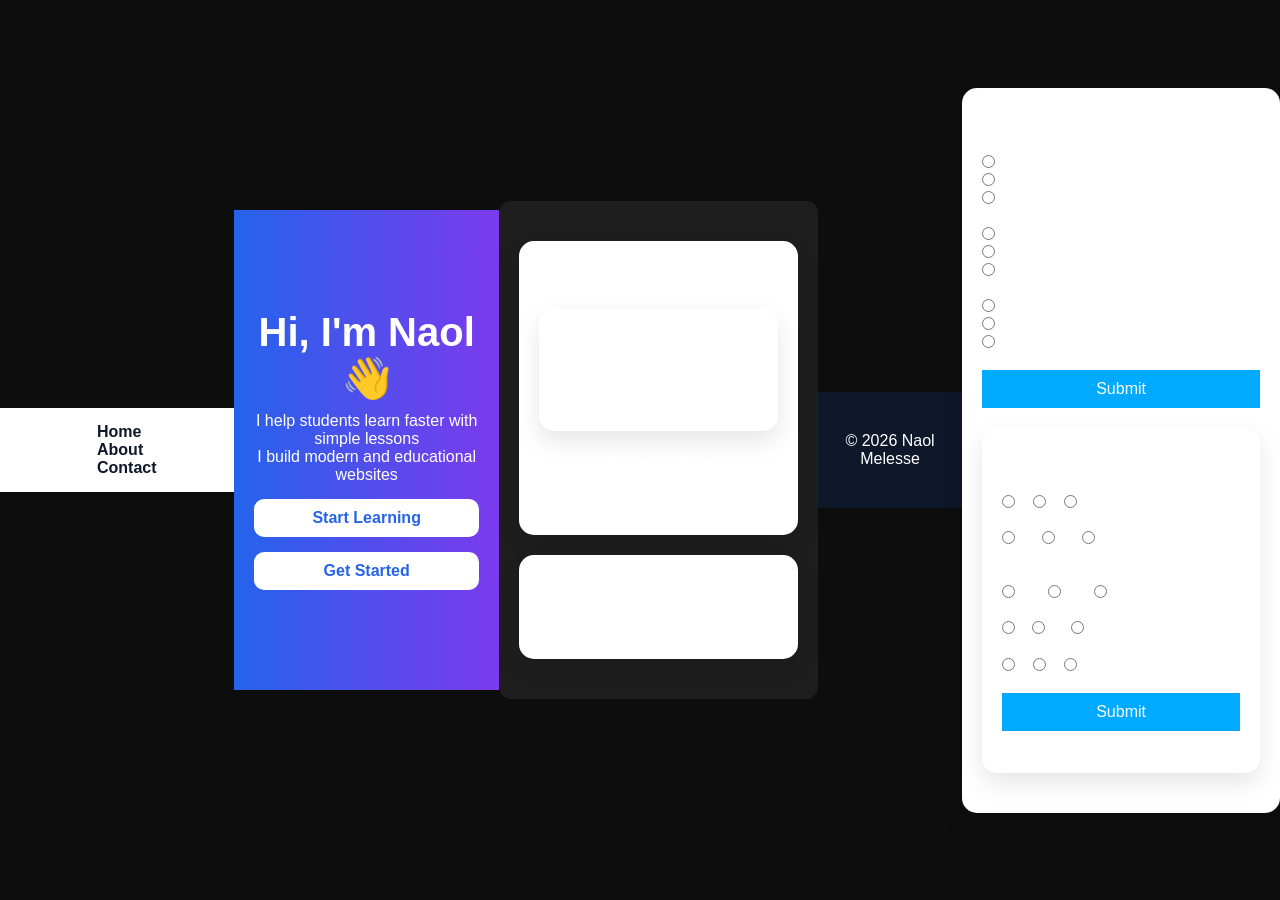
==== commit f1f95655: "Update index.html" ====
--- a/index.html
+++ b/index.html
@@ -210,78 +210,5 @@
 </head>
 <body>
 
-<div class="container">
-  <h2>Quiz Challenge</h2>
-
-  <div id="quiz">
-    <div class="question">
-      <p>1. 10 + 5 × 2 = ?</p>
-      <label><input type="radio" name="q1" value="a">30</label><br>
-      <label><input type="radio" name="q1" value="b">20</label><br>
-      <label><input type="radio" name="q1" value="c">25</label>
-    </div>
-
-    <div class="question">
-      <p>2. Who is the father of Physics?</p>
-      <label><input type="radio" name="q2" value="a">Newton</label><br>
-      <label><input type="radio" name="q2" value="b">Einstein</label><br>
-      <label><input type="radio" name="q2" value="c">Galileo</label>
-    </div>
-
-    <div class="question">
-      <p>3. Which planet is known as Red Planet?</p>
-      <label><input type="radio" name="q3" value="a">Earth</label><br>
-      <label><input type="radio" name="q3" value="b">Mars</label><br>
-      <label><input type="radio" name="q3" value="c">Jupiter</label>
-    </div>
-
-    <div class="question">
-      <p>4. Chemical symbol of Gold?</p>
-      <label><input type="radio" name="q4" value="a">Ag</label><br>
-      <label><input type="radio" name="q4" value="b">Au</label><br>
-      <label><input type="radio" name="q4" value="c">Go</label>
-    </div>
-
-    <div class="question">
-      <p>5. How many continents are there?</p>
-      <label><input type="radio" name="q5" value="a">5</label><br>
-      <label><input type="radio" name="q5" value="b">6</label><br>
-      <label><input type="radio" name="q5" value="c">7</label>
-    </div>
-
-    <button onclick="submitQuiz()">Submit</button>
-  </div>
-
-  <div class="result" id="result"></div>
-
-  <div class="answers" id="answers">
-    <h3>Correct Answers</h3>
-    <p>1. 20</p>
-    <p>2. Newton</p>
-    <p>3. Mars</p>
-    <p>4. Au</p>
-    <p>5. 7</p>
-  </div>
-</div>
-
-<script>
-function submitQuiz(){
-  let score=0;
-
-  if(document.querySelector('input[name="q1"]:checked')?.value=="b") score++;
-  if(document.querySelector('input[name="q2"]:checked')?.value=="a") score++;
-  if(document.querySelector('input[name="q3"]:checked')?.value=="b") score++;
-  if(document.querySelector('input[name="q4"]:checked')?.value=="b") score++;
-  if(document.querySelector('input[name="q5"]:checked')?.value=="c") score++;
-
-  document.getElementById("quiz").style.display="none";
-  document.getElementById("result").innerHTML="Your Score: "+score+"/5";
-  document.getElementById("answers").style.display="block";
-}
-</script>
-
 </body>
 </html>
-
-</body>
-</html>
